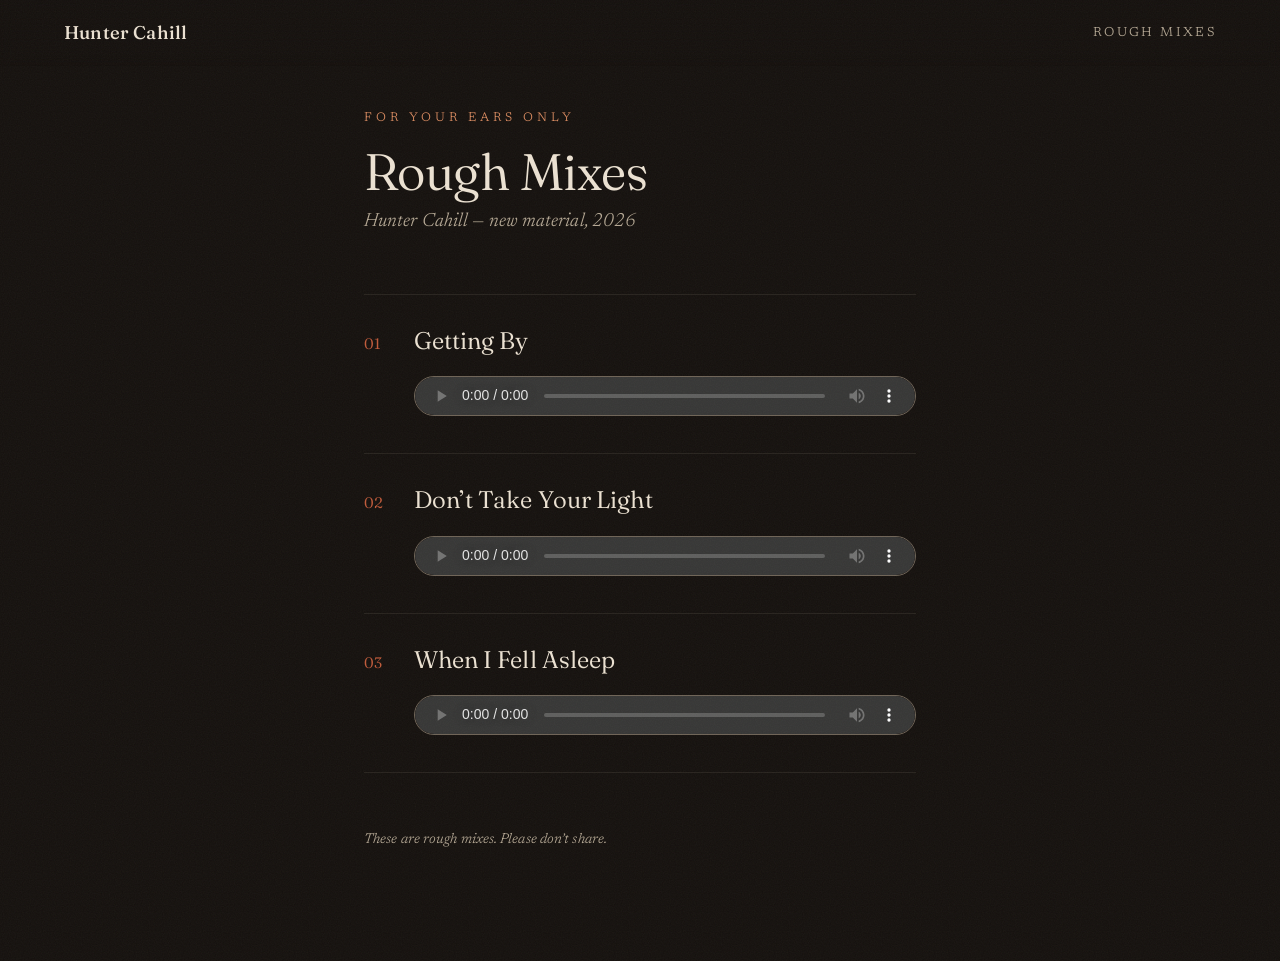
==== rough-mixes/index.html @ 23e30dc6 "Add full site content — press pages, rough-mixes page, updated styles" ====
<!DOCTYPE html>
<html lang="en">
<head>
  <meta charset="UTF-8" />
  <meta name="viewport" content="width=device-width, initial-scale=1.0" />
  <meta name="robots" content="noindex, nofollow" />
  <title>Rough Mixes — Hunter Cahill</title>

  <link rel="icon" type="image/svg+xml" href="/assets/favicon.svg" />

  <link rel="preconnect" href="https://fonts.googleapis.com" />
  <link rel="preconnect" href="https://fonts.gstatic.com" crossorigin />
  <link href="https://fonts.googleapis.com/css2?family=Fraunces:ital,opsz,wght@0,9..144,300..900;1,9..144,300..900&family=Newsreader:ital,opsz,wght@0,6..72,300..600;1,6..72,300..600&display=swap" rel="stylesheet" />

  <link rel="stylesheet" href="/css/styles.css" />
  <style>
    .listen {
      min-height: 100svh;
      display: flex;
      flex-direction: column;
      justify-content: center;
      max-width: 680px;
      margin: 0 auto;
      padding: clamp(5rem, 12vh, 9rem) var(--pad);
    }

    .listen__eyebrow {
      font-size: 0.78rem;
      text-transform: uppercase;
      letter-spacing: 0.32em;
      color: var(--ember-soft);
      margin-bottom: 1rem;
    }

    .listen__title {
      font-family: var(--font-display);
      font-weight: 340;
      font-size: clamp(2rem, 6vw, 3.2rem);
      line-height: 1.05;
      letter-spacing: -0.01em;
      margin-bottom: 0.5rem;
    }

    .listen__sub {
      font-style: italic;
      color: var(--bone-dim);
      margin-bottom: 3.5rem;
    }

    .tracks { list-style: none; }

    .track {
      border-bottom: 1px solid rgba(111,100,87,0.22);
      padding: 1.6rem 0;
    }

    .track:first-child { border-top: 1px solid rgba(111,100,87,0.22); }

    .track__header {
      display: flex;
      align-items: baseline;
      gap: 1.3rem;
      margin-bottom: 1rem;
    }

    .track__num {
      font-family: var(--font-display);
      font-size: 0.95rem;
      color: var(--ember);
      min-width: 1.8rem;
      font-variant-numeric: tabular-nums;
    }

    .track__name {
      font-family: var(--font-display);
      font-size: clamp(1.1rem, 2.5vw, 1.5rem);
      font-weight: 350;
    }

    /* Custom audio player */
    .player-wrap {
      padding-left: calc(1.8rem + 1.3rem);
    }

    .player-wrap audio {
      width: 100%;
      height: 40px;
      color-scheme: dark;
      background: var(--ink);
      border-radius: 999px;
      border: 1px solid var(--bone-faint);
      accent-color: var(--ember);
    }

    .listen__note {
      margin-top: 3.5rem;
      font-size: 0.88rem;
      color: var(--bone-dim);
      font-style: italic;
    }
  </style>
</head>
<body>
  <div class="grain" aria-hidden="true"></div>

  <header class="nav">
    <a class="nav__brand" href="/">Hunter Cahill</a>
    <span style="font-size:0.82rem;text-transform:uppercase;letter-spacing:0.18em;color:var(--bone-dim);">Rough Mixes</span>
  </header>

  <main class="listen">
    <p class="listen__eyebrow">For your ears only</p>
    <h1 class="listen__title">Rough Mixes</h1>
    <p class="listen__sub">Hunter Cahill &mdash; new material, 2026</p>

    <ol class="tracks">
      <li class="track">
        <div class="track__header">
          <span class="track__num">01</span>
          <span class="track__name">Getting By</span>
        </div>
        <div class="player-wrap">
          <audio controls preload="auto" src="/assets/audio/getting-by.mp3"></audio>
        </div>
      </li>
      <li class="track">
        <div class="track__header">
          <span class="track__num">02</span>
          <span class="track__name">Don&rsquo;t Take Your Light</span>
        </div>
        <div class="player-wrap">
          <audio controls preload="auto" src="/assets/audio/dont-take-your-light.mp3"></audio>
        </div>
      </li>
      <li class="track">
        <div class="track__header">
          <span class="track__num">03</span>
          <span class="track__name">When I Fell Asleep</span>
        </div>
        <div class="player-wrap">
          <audio controls preload="auto" src="/assets/audio/when-i-fell-asleep.mp3"></audio>
        </div>
      </li>
    </ol>

    <p class="listen__note">These are rough mixes. Please don&rsquo;t share.</p>
  </main>
</body>
</html>
---- css/styles.css ----
/* ============================================================
   Hunter Cahill — styles
   Aesthetic: literary record sleeve. Warm ink, bone, ember.
   Display: Fraunces. Body: Newsreader.
   ============================================================ */

:root {
  --ink:        #15110e;   /* warm near-black background */
  --ink-2:      #1d1813;   /* raised panels */
  --bone:       #ece2d2;   /* primary text */
  --bone-dim:   #b6a995;   /* secondary text */
  --bone-faint: #6f6457;   /* tertiary / lines */
  --ember:      #c25b3a;   /* accent — the gasoline flame */
  --ember-soft: #d98a5f;

  --maxw: 1180px;
  --pad: clamp(1.5rem, 5vw, 5rem);

  --font-display: "Fraunces", Georgia, serif;
  --font-body: "Newsreader", Georgia, serif;

  --ease: cubic-bezier(0.22, 1, 0.36, 1);
}

*, *::before, *::after { box-sizing: border-box; margin: 0; padding: 0; }

html { scroll-behavior: smooth; -webkit-text-size-adjust: 100%; }

body {
  background: var(--ink);
  color: var(--bone);
  font-family: var(--font-body);
  font-size: clamp(1.05rem, 0.5vw + 1rem, 1.2rem);
  line-height: 1.65;
  font-weight: 350;
  letter-spacing: 0.005em;
  overflow-x: hidden;
  -webkit-font-smoothing: antialiased;
}

::selection { background: var(--ember); color: var(--ink); }

a { color: inherit; text-decoration: none; }
img, iframe { display: block; max-width: 100%; }

/* ---- Film grain overlay ------------------------------------ */
.grain {
  position: fixed;
  inset: -50%;
  z-index: 9999;
  pointer-events: none;
  opacity: 0.05;
  background-image: url("data:image/svg+xml,%3Csvg xmlns='http://www.w3.org/2000/svg' width='160' height='160'%3E%3Cfilter id='n'%3E%3CfeTurbulence type='fractalNoise' baseFrequency='0.85' numOctaves='3' stitchTiles='stitch'/%3E%3C/filter%3E%3Crect width='100%25' height='100%25' filter='url(%23n)'/%3E%3C/svg%3E");
}

/* ---- Navigation -------------------------------------------- */
.nav {
  position: fixed;
  top: 0; left: 0; right: 0;
  z-index: 100;
  display: flex;
  align-items: center;
  justify-content: space-between;
  padding: 1.1rem var(--pad);
  background: linear-gradient(to bottom, rgba(21,17,14,0.92), rgba(21,17,14,0));
  backdrop-filter: blur(6px);
  transition: padding 0.4s var(--ease), background 0.4s var(--ease);
}
.nav.is-scrolled {
  padding-top: 0.7rem; padding-bottom: 0.7rem;
  background: rgba(21,17,14,0.94);
  border-bottom: 1px solid rgba(111,100,87,0.25);
}
.nav__brand {
  font-family: var(--font-display);
  font-weight: 500;
  font-size: 1.15rem;
  letter-spacing: 0.01em;
}
.nav__links { display: flex; gap: 2.2rem; }
.nav__links a {
  font-size: 0.82rem;
  text-transform: uppercase;
  letter-spacing: 0.18em;
  color: var(--bone-dim);
  position: relative;
  padding: 0.3rem 0;
  transition: color 0.3s var(--ease);
}
.nav__links a::after {
  content: ""; position: absolute; left: 0; bottom: 0;
  width: 100%; height: 1px; background: var(--ember);
  transform: scaleX(0); transform-origin: left;
  transition: transform 0.35s var(--ease);
}
.nav__links a:hover { color: var(--bone); }
.nav__links a:hover::after { transform: scaleX(1); }

.nav__toggle {
  display: none;
  flex-direction: column;
  gap: 5px;
  background: none; border: none; cursor: pointer;
  padding: 6px;
}
.nav__toggle span {
  width: 26px; height: 1.5px; background: var(--bone);
  transition: transform 0.35s var(--ease), opacity 0.35s var(--ease);
}

/* ---- Hero -------------------------------------------------- */
.hero {
  position: relative;
  min-height: 100svh;
  display: flex;
  align-items: center;
  padding: 0 var(--pad);
  overflow: hidden;
}
.hero__glow {
  position: absolute;
  top: 35%; left: 50%;
  width: 90vw; height: 90vw;
  max-width: 1100px; max-height: 1100px;
  transform: translate(-50%, -50%);
  background: radial-gradient(circle, rgba(194,91,58,0.20) 0%, rgba(194,91,58,0.06) 32%, transparent 65%);
  filter: blur(20px);
  pointer-events: none;
  animation: breathe 11s ease-in-out infinite;
}
@keyframes breathe {
  0%, 100% { opacity: 0.75; transform: translate(-50%, -50%) scale(1); }
  50%      { opacity: 1;    transform: translate(-50%, -50%) scale(1.06); }
}
.hero__inner { position: relative; z-index: 2; max-width: var(--maxw); width: 100%; }
.hero__eyebrow {
  font-size: 0.8rem;
  text-transform: uppercase;
  letter-spacing: 0.34em;
  color: var(--ember-soft);
  margin-bottom: 1.4rem;
}
.hero__title {
  font-family: var(--font-display);
  font-weight: 360;
  font-size: clamp(4rem, 17vw, 13rem);
  line-height: 0.86;
  letter-spacing: -0.02em;
  font-variation-settings: "opsz" 144;
}
.hero__tagline {
  margin-top: 1.8rem;
  font-size: clamp(1.2rem, 2.6vw, 1.9rem);
  color: var(--bone-dim);
  font-weight: 300;
}
.hero__tagline em { font-style: italic; color: var(--bone); }
.hero__actions { margin-top: 2.6rem; display: flex; gap: 1rem; flex-wrap: wrap; }

.hero__scroll {
  position: absolute;
  bottom: 2.2rem; left: 50%;
  transform: translateX(-50%);
  z-index: 2;
}
.hero__scroll span {
  display: block; width: 1px; height: 54px;
  background: linear-gradient(to bottom, transparent, var(--bone-dim));
  position: relative; overflow: hidden;
}
.hero__scroll span::after {
  content: ""; position: absolute; top: -54px; left: 0;
  width: 1px; height: 54px; background: var(--ember);
  animation: drip 2.4s var(--ease) infinite;
}
@keyframes drip {
  0% { top: -54px; } 60%, 100% { top: 54px; }
}

/* ---- Buttons ----------------------------------------------- */
.btn {
  display: inline-block;
  font-family: var(--font-display);
  font-size: 0.95rem;
  letter-spacing: 0.04em;
  padding: 0.7rem 1.8rem;
  border: 1px solid var(--ember);
  color: var(--ink);
  background: var(--ember);
  border-radius: 1px;
  transition: background 0.3s var(--ease), color 0.3s var(--ease), transform 0.3s var(--ease);
}
.btn:hover { background: var(--ember-soft); border-color: var(--ember-soft); transform: translateY(-2px); }
.btn--ghost { background: transparent; color: var(--bone); border-color: var(--bone-faint); }
.btn--ghost:hover { background: transparent; border-color: var(--bone); color: var(--bone); }
.btn--big { font-size: clamp(1.3rem, 4vw, 2.2rem); padding: 0.9rem 2rem; }

/* ---- Sections ---------------------------------------------- */
.section {
  position: relative;
  max-width: var(--maxw);
  margin: 0 auto;
  padding: clamp(5rem, 12vh, 9rem) var(--pad);
}
.section__label {
  font-size: 0.78rem;
  text-transform: uppercase;
  letter-spacing: 0.32em;
  color: var(--ember-soft);
  margin-bottom: 2.8rem;
  display: flex;
  align-items: center;
  gap: 1rem;
}
.section__label::after {
  content: ""; flex: 1; height: 1px; max-width: 120px;
  background: var(--bone-faint);
}

/* ---- About ------------------------------------------------- */
.about__photo {
  width: 100%;
  aspect-ratio: 3 / 4;
  object-fit: cover;
  object-position: center top;
  margin-bottom: 2rem;
  filter: sepia(0.18) contrast(1.06);
}

.about__grid {
  display: grid;
  grid-template-columns: 1fr 1.3fr;
  gap: clamp(2rem, 6vw, 6rem);
  align-items: start;
}
.lede {
  font-family: var(--font-display);
  font-size: clamp(1.5rem, 2.8vw, 2.3rem);
  line-height: 1.25;
  font-weight: 340;
  color: var(--bone);
}
.about__body p { margin-bottom: 1.4rem; color: var(--bone-dim); }
.about__body p:last-child { color: var(--bone); }
.about__body em { color: var(--bone); font-style: italic; }
.dropcap {
  float: left;
  font-family: var(--font-display);
  font-size: 3.6rem;
  line-height: 0.78;
  padding: 0.1rem 0.55rem 0 0;
  color: var(--ember);
  font-weight: 400;
}

/* ---- Music ------------------------------------------------- */
.music__head { margin-bottom: 3rem; }
.music__album {
  font-family: var(--font-display);
  font-weight: 340;
  font-size: clamp(2rem, 5vw, 3.6rem);
  line-height: 1.05;
  letter-spacing: -0.01em;
  max-width: 16ch;
}
.music__by {
  margin-top: 0.6rem;
  font-style: italic;
  color: var(--bone-dim);
  font-size: 1.15rem;
}
.music__grid {
  display: grid;
  grid-template-columns: 1fr 1fr;
  gap: clamp(2rem, 5vw, 4rem);
  align-items: start;
}
.tracklist { list-style: none; counter-reset: none; }
.tracklist li {
  display: flex;
  align-items: baseline;
  gap: 1.3rem;
  padding: 0.85rem 0;
  border-bottom: 1px solid rgba(111,100,87,0.22);
  transition: padding-left 0.35s var(--ease);
}
.tracklist li:hover { padding-left: 0.6rem; }
.track__num {
  font-family: var(--font-display);
  font-size: 0.95rem;
  color: var(--ember);
  min-width: 1.8rem;
  font-variant-numeric: tabular-nums;
}
.track__name {
  font-family: var(--font-display);
  font-size: clamp(1.1rem, 2vw, 1.4rem);
  font-weight: 350;
}
.player {
  background: var(--ink-2);
  border: 1px solid rgba(111,100,87,0.3);
  border-radius: 2px;
  overflow: hidden;
  padding: 0.5rem;
}
.player iframe { border-radius: 2px; }

.streaming {
  margin-top: 3rem;
  display: flex;
  gap: 2.4rem;
  flex-wrap: wrap;
}
.streaming__link {
  font-family: var(--font-display);
  text-transform: uppercase;
  letter-spacing: 0.16em;
  font-size: 0.85rem;
  color: var(--bone-dim);
  position: relative;
  padding-bottom: 0.3rem;
  transition: color 0.3s var(--ease);
}
.streaming__link::after {
  content: ""; position: absolute; left: 0; bottom: 0;
  width: 100%; height: 1px; background: var(--ember);
  transform: scaleX(0); transform-origin: left;
  transition: transform 0.35s var(--ease);
}
.streaming__link:hover { color: var(--bone); }
.streaming__link:hover::after { transform: scaleX(1); }

/* ---- Press ------------------------------------------------- */
.press__list { list-style: none; }
.press__item a {
  display: grid;
  grid-template-columns: minmax(140px, 1fr) 2.4fr auto;
  gap: 1.5rem;
  align-items: baseline;
  padding: 1.3rem 0;
  border-bottom: 1px solid rgba(111,100,87,0.22);
  transition: background 0.3s var(--ease);
}
.press__item a:hover { background: linear-gradient(to right, rgba(194,91,58,0.06), transparent); }
.press__pub {
  font-family: var(--font-display);
  font-size: 1.1rem;
  color: var(--bone);
}
.press__title { color: var(--bone-dim); font-style: italic; }
.press__date {
  font-size: 0.8rem;
  text-transform: uppercase;
  letter-spacing: 0.16em;
  color: var(--bone-faint);
  white-space: nowrap;
}

/* ---- Contact ----------------------------------------------- */
.contact { text-align: center; }
.contact .section__label { justify-content: center; }
.contact .section__label::after { display: none; }
.contact__line {
  font-family: var(--font-display);
  font-weight: 340;
  font-size: clamp(1.6rem, 4vw, 2.6rem);
  line-height: 1.2;
  max-width: 20ch;
  margin: 0 auto 2.4rem;
}

/* ---- Footer ------------------------------------------------ */
.footer {
  border-top: 1px solid rgba(111,100,87,0.25);
  padding: 3.5rem var(--pad);
  max-width: var(--maxw);
  margin: 0 auto;
  text-align: center;
}
.footer__name {
  font-family: var(--font-display);
  font-size: 1.6rem;
  margin-bottom: 1.6rem;
}
.footer__social {
  display: flex;
  justify-content: center;
  gap: 1.8rem;
  flex-wrap: wrap;
  margin-bottom: 1.8rem;
}
.footer__social a {
  font-size: 0.82rem;
  text-transform: uppercase;
  letter-spacing: 0.14em;
  color: var(--bone-dim);
  transition: color 0.3s var(--ease);
}
.footer__social a:hover { color: var(--ember); }
.footer__legal { font-size: 0.8rem; color: var(--bone-faint); }

/* ---- Reveal animations ------------------------------------- */
.reveal {
  opacity: 0;
  transform: translateY(24px);
  animation: rise 1s var(--ease) forwards;
}
.reveal[data-delay="1"] { animation-delay: 0.12s; }
.reveal[data-delay="2"] { animation-delay: 0.24s; }
.reveal[data-delay="3"] { animation-delay: 0.36s; }
@keyframes rise { to { opacity: 1; transform: translateY(0); } }

/* Fail-safe scroll reveal: hidden ONLY when JS is present, and a safety
   timer in main.js guarantees everything shows even if the observer never
   fires. No-JS users always see full content. */
.js .reveal-up {
  opacity: 0;
  transform: translateY(22px);
  transition: opacity 0.85s var(--ease), transform 0.85s var(--ease);
}
.reveal-up.is-shown { opacity: 1; transform: none; }

/* ---- Responsive -------------------------------------------- */
@media (max-width: 820px) {
  .nav__toggle { display: flex; }
  .nav__links {
    position: fixed;
    inset: 0 0 0 auto;
    width: min(78vw, 320px);
    flex-direction: column;
    justify-content: center;
    gap: 2rem;
    padding: var(--pad);
    background: var(--ink-2);
    border-left: 1px solid rgba(111,100,87,0.3);
    transform: translateX(100%);
    transition: transform 0.45s var(--ease);
  }
  .nav__links.is-open { transform: translateX(0); }
  .nav__links a { font-size: 1rem; }

  .about__grid { grid-template-columns: 1fr; }
  .music__grid { grid-template-columns: 1fr; }
  .press__item a {
    grid-template-columns: 1fr;
    gap: 0.3rem;
  }
  .press__date { order: -1; }
}

/* ---- Reduced motion ---------------------------------------- */
@media (prefers-reduced-motion: reduce) {
  *, *::before, *::after {
    animation-duration: 0.001ms !important;
    animation-iteration-count: 1 !important;
    transition-duration: 0.001ms !important;
    scroll-behavior: auto !important;
  }
  .reveal { opacity: 1; transform: none; }
}
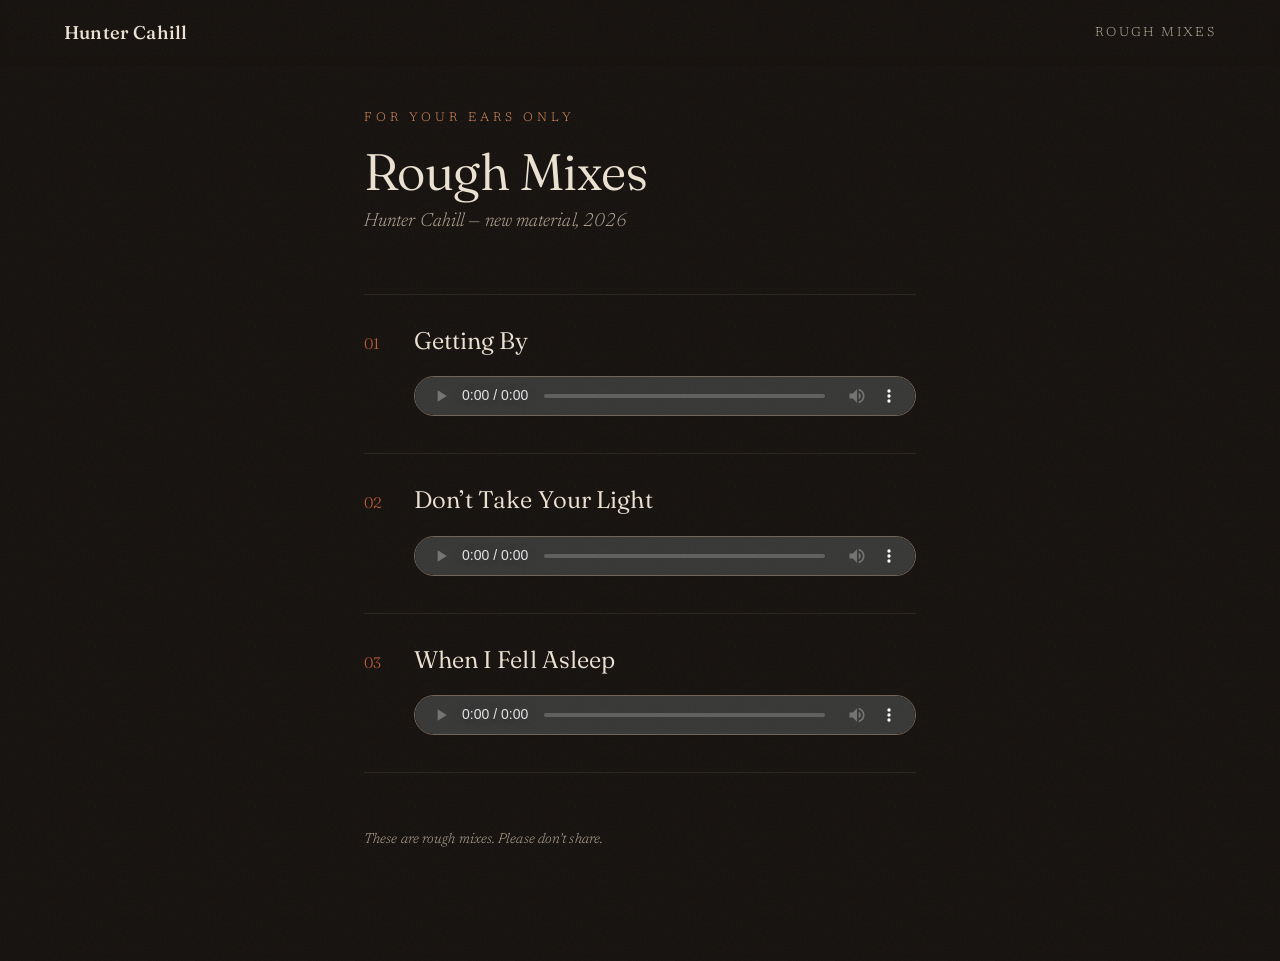
==== commit cd30f855: "Contact form, click-to-play tracklist, updated EP track order, lighter hero font" ====
--- a/rough-mixes/index.html
+++ b/rough-mixes/index.html
@@ -10,7 +10,7 @@
 
   <link rel="preconnect" href="https://fonts.googleapis.com" />
   <link rel="preconnect" href="https://fonts.gstatic.com" crossorigin />
-  <link href="https://fonts.googleapis.com/css2?family=Fraunces:ital,opsz,wght@0,9..144,300..900;1,9..144,300..900&family=Newsreader:ital,opsz,wght@0,6..72,300..600;1,6..72,300..600&display=swap" rel="stylesheet" />
+  <link href="https://fonts.googleapis.com/css2?family=Fraunces:ital,opsz,wght@0,9..144,100..900;1,9..144,100..900&family=Newsreader:ital,opsz,wght@0,6..72,300..600;1,6..72,300..600&display=swap" rel="stylesheet" />
 
   <link rel="stylesheet" href="/css/styles.css" />
   <style>
--- a/css/styles.css
+++ b/css/styles.css
@@ -32,7 +32,7 @@
   font-family: var(--font-body);
   font-size: clamp(1.05rem, 0.5vw + 1rem, 1.2rem);
   line-height: 1.65;
-  font-weight: 350;
+  font-weight: 300;
   letter-spacing: 0.005em;
   overflow-x: hidden;
   -webkit-font-smoothing: antialiased;
@@ -142,7 +142,7 @@
 }
 .hero__title {
   font-family: var(--font-display);
-  font-weight: 360;
+  font-weight: 300;
   font-size: clamp(4rem, 17vw, 13rem);
   line-height: 0.86;
   letter-spacing: -0.02em;
@@ -237,7 +237,7 @@
   font-family: var(--font-display);
   font-size: clamp(1.5rem, 2.8vw, 2.3rem);
   line-height: 1.25;
-  font-weight: 340;
+  font-weight: 300;
   color: var(--bone);
 }
 .about__body p { margin-bottom: 1.4rem; color: var(--bone-dim); }
@@ -257,7 +257,7 @@
 .music__head { margin-bottom: 3rem; }
 .music__album {
   font-family: var(--font-display);
-  font-weight: 340;
+  font-weight: 300;
   font-size: clamp(2rem, 5vw, 3.6rem);
   line-height: 1.05;
   letter-spacing: -0.01em;
@@ -284,7 +284,10 @@
   border-bottom: 1px solid rgba(111,100,87,0.22);
   transition: padding-left 0.35s var(--ease);
 }
+.tracklist li { cursor: pointer; }
 .tracklist li:hover { padding-left: 0.6rem; }
+.tracklist li.is-playing .track__num { color: var(--bone); }
+.tracklist li.is-playing .track__name { color: var(--ember); }
 .track__num {
   font-family: var(--font-display);
   font-size: 0.95rem;
@@ -295,7 +298,7 @@
 .track__name {
   font-family: var(--font-display);
   font-size: clamp(1.1rem, 2vw, 1.4rem);
-  font-weight: 350;
+  font-weight: 300;
 }
 .player {
   background: var(--ink-2);
@@ -363,11 +366,56 @@
 .contact .section__label::after { display: none; }
 .contact__line {
   font-family: var(--font-display);
-  font-weight: 340;
+  font-weight: 300;
   font-size: clamp(1.6rem, 4vw, 2.6rem);
   line-height: 1.2;
   max-width: 20ch;
   margin: 0 auto 2.4rem;
+}
+.contact__form {
+  max-width: 560px;
+  margin: 0 auto;
+  text-align: left;
+  display: flex;
+  flex-direction: column;
+  gap: 1.4rem;
+}
+.contact__field {
+  display: flex;
+  flex-direction: column;
+  gap: 0.4rem;
+}
+.contact__field label {
+  font-size: 0.78rem;
+  text-transform: uppercase;
+  letter-spacing: 0.2em;
+  color: var(--bone-dim);
+}
+.contact__field input,
+.contact__field textarea {
+  background: var(--ink-2);
+  border: 1px solid rgba(111,100,87,0.3);
+  border-radius: 1px;
+  color: var(--bone);
+  font-family: var(--font-body);
+  font-size: 1rem;
+  padding: 0.75rem 1rem;
+  width: 100%;
+  transition: border-color 0.3s var(--ease);
+  resize: vertical;
+}
+.contact__field input:focus,
+.contact__field textarea:focus {
+  outline: none;
+  border-color: var(--ember);
+}
+.contact__form .btn { align-self: flex-start; }
+.contact__thanks {
+  font-family: var(--font-display);
+  font-size: clamp(1.4rem, 3vw, 2rem);
+  color: var(--bone-dim);
+  font-style: italic;
+  text-align: center;
 }
 
 /* ---- Footer ------------------------------------------------ */
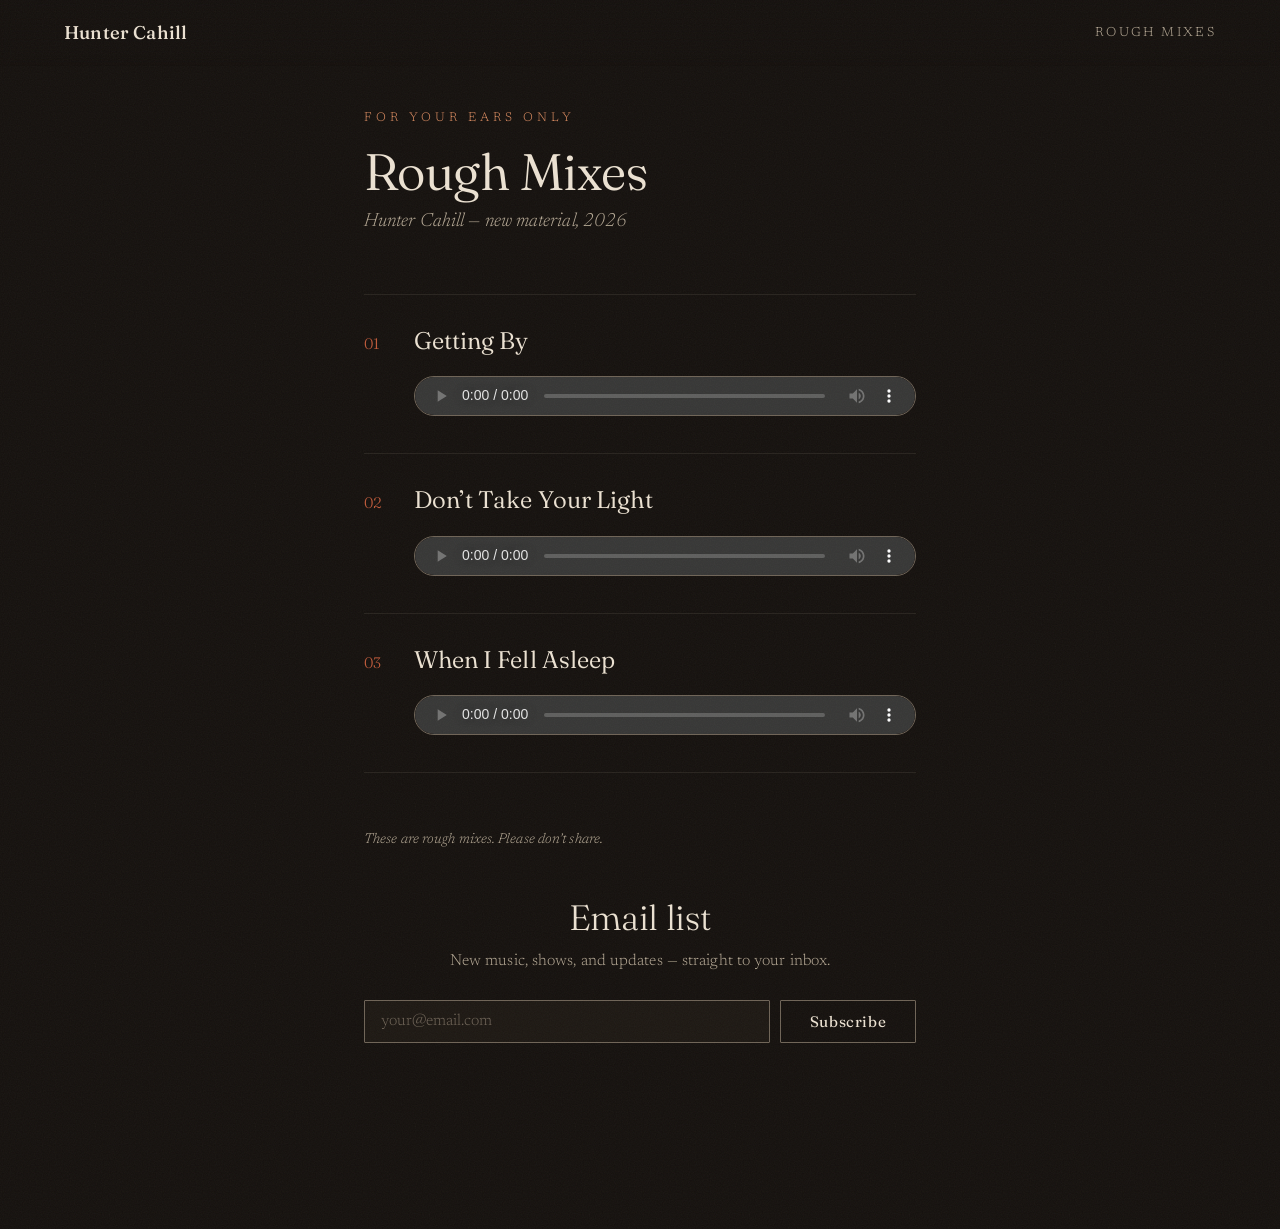
==== commit 097029a6: "Replace Kit embed with styled newsletter form on rough-mixes" ====
--- a/rough-mixes/index.html
+++ b/rough-mixes/index.html
@@ -114,28 +114,31 @@
     <p class="listen__sub">Hunter Cahill &mdash; new material, 2026</p>
 
     <ol class="tracks">
-      <li class="track">
+      <li class="track" data-track-index="0">
         <div class="track__header">
           <span class="track__num">01</span>
           <span class="track__name">Getting By</span>
+          <button class="track__lyrics-btn" aria-label="Lyrics for Getting By">Lyrics</button>
         </div>
         <div class="player-wrap">
           <audio controls preload="auto" src="/assets/audio/getting-by.mp3"></audio>
         </div>
       </li>
-      <li class="track">
+      <li class="track" data-track-index="1">
         <div class="track__header">
           <span class="track__num">02</span>
           <span class="track__name">Don&rsquo;t Take Your Light</span>
+          <button class="track__lyrics-btn" aria-label="Lyrics for Don't Take Your Light">Lyrics</button>
         </div>
         <div class="player-wrap">
           <audio controls preload="auto" src="/assets/audio/dont-take-your-light.mp3"></audio>
         </div>
       </li>
-      <li class="track">
+      <li class="track" data-track-index="2">
         <div class="track__header">
           <span class="track__num">03</span>
           <span class="track__name">When I Fell Asleep</span>
+          <button class="track__lyrics-btn" aria-label="Lyrics for When I Fell Asleep">Lyrics</button>
         </div>
         <div class="player-wrap">
           <audio controls preload="auto" src="/assets/audio/when-i-fell-asleep.mp3"></audio>
@@ -144,6 +147,119 @@
     </ol>
 
     <p class="listen__note">These are rough mixes. Please don&rsquo;t share.</p>
+
+    <section class="newsletter">
+      <div class="newsletter__wrap">
+        <h2 class="newsletter__heading">Email list</h2>
+        <p class="newsletter__sub">New music, shows, and updates &mdash; straight to your inbox.</p>
+        <form class="newsletter__form" id="newsletter-form" novalidate>
+          <div class="newsletter__row">
+            <input class="newsletter__input" type="email" name="email" placeholder="your@email.com" required autocomplete="email" />
+            <button class="newsletter__btn btn btn--ghost" type="submit">Subscribe</button>
+          </div>
+          <p class="newsletter__msg" id="newsletter-msg" aria-live="polite"></p>
+        </form>
+      </div>
+    </section>
   </main>
+
+  <!-- Lyrics modal -->
+  <div class="lyrics-modal" id="lyrics-modal" role="dialog" aria-modal="true" aria-labelledby="lyrics-modal-title">
+    <div class="lyrics-modal__backdrop"></div>
+    <div class="lyrics-modal__panel">
+      <button class="lyrics-modal__close" aria-label="Close lyrics">&times;</button>
+      <span class="lyrics-modal__num" id="lyrics-modal-num"></span>
+      <h2 class="lyrics-modal__title" id="lyrics-modal-title"></h2>
+      <div class="lyrics-modal__body" id="lyrics-modal-body"></div>
+    </div>
+  </div>
+
+  <script>
+    (function () {
+      var lyricsData = [
+        {
+          num: "01",
+          title: "Getting By",
+          lyrics: "Coffee in the morning\nGet right before I drive\nSome call it medicating\nI call it getting by\n\nHold it all together\nTill there's no one in sight\nSome call it keeping busy\nI call it getting by\n\nThere's a mirror in the hallway\nI don't look at anymore\n\nSomebody else living\nA life I can't afford\nSomebody else living\nA life I can't afford\n\nAsk you how you're doing\nDon't hear your reply\nSome call it being friendly\nI call it getting by\n\nI can't keep from drinking\nNo matter what I try\nSome call it a problem\nI call it getting by"
+        },
+        {
+          num: "02",
+          title: "Don’t Take Your Light",
+          lyrics: "Try not to wish\nTake what I get\n\nTry not to want\nWant it, it’s gone\n\nThere are your things\nAll over the bed\n\nThere are the things\nCan’t be unsaid\n\nNo birds sing in the trees\nNo flowers bloom for the bees\n\nGround has forgotten its seed\nWell has run dry underneath\n\nDon’t take your light\nOut of my life, babe\n\nHairs in the sink\nLeave them for weeks\n\nScent in the sheets\nLeave them for weeks\n\nTry not to drink\nQuiet alone\n\nTry not to think\nYou’re coming home\n\nNo birds sing in the trees\nNo flowers bloom for the bees\n\nGround has forgotten its seed\nWell has run dry underneath\n\nDon’t take your light\nOut of my life, babe"
+        },
+        {
+          num: "03",
+          title: "When I Fell Asleep",
+          lyrics: "Awake, in bed, four years old\nBegging for my soul\nDaddy said I’d burn in hell\nI don’t do what I’m told\n\nJesus won’t you save me\nI don’t know what I did\nMama said they’re killing babies\nAre they killing little kids?\n\nDon’t spare the rod\nYou’ll spoil me\nThis kind of love\nSmells like gasoline\nYour face turns to flames\nWhen you’re loving me\nYou love me so much\nThat I can’t breathe\n\nIn the car, no conversation\nOnly voices, on the station\n\nMock execution\nSunday school\nStart to cry\nPracticing the ending\nWhen we all might die\nIf god is love\nWhy am I afraid?\nIf god is with us\nWhy don’t I feel safe?\n\nDon’t spare the rod\nYou’ll spoil me\nThis kind of love\nSmells like gasoline\nYour face turns to flames\nWhen you’re loving me\nYou love me so much\nThat I can’t breathe\n\nStill a memory I keep\nYou carried me\nWhen I fell asleep"
+        }
+      ];
+
+      var lyricsModal   = document.getElementById("lyrics-modal");
+      var lyricsNum     = document.getElementById("lyrics-modal-num");
+      var lyricsTitle   = document.getElementById("lyrics-modal-title");
+      var lyricsBody    = document.getElementById("lyrics-modal-body");
+      var lyricsClose   = lyricsModal.querySelector(".lyrics-modal__close");
+      var lyricsBackdrop = lyricsModal.querySelector(".lyrics-modal__backdrop");
+      var lastFocused   = null;
+
+      function openLyrics(index) {
+        var d = lyricsData[index];
+        if (!d) return;
+        lyricsNum.textContent = d.num;
+        lyricsTitle.textContent = d.title;
+        lyricsBody.innerHTML = d.lyrics.split("\n\n").map(function (s) {
+          return "<p>" + s.replace(/\n/g, "<br>") + "</p>";
+        }).join("");
+        lyricsModal.classList.add("is-open");
+        document.body.style.overflow = "hidden";
+        lyricsClose.focus();
+      }
+
+      function closeLyrics() {
+        lyricsModal.classList.remove("is-open");
+        document.body.style.overflow = "";
+        if (lastFocused) lastFocused.focus();
+      }
+
+      document.querySelectorAll(".track__lyrics-btn").forEach(function (btn) {
+        btn.addEventListener("click", function (e) {
+          e.stopPropagation();
+          lastFocused = btn;
+          openLyrics(parseInt(btn.closest("[data-track-index]").dataset.trackIndex, 10));
+        });
+      });
+
+      lyricsClose.addEventListener("click", closeLyrics);
+      lyricsBackdrop.addEventListener("click", closeLyrics);
+      document.addEventListener("keydown", function (e) {
+        if (e.key === "Escape" && lyricsModal.classList.contains("is-open")) closeLyrics();
+      });
+    }());
+  </script>
+  <script>
+    (function () {
+      var SCRIPT_URL = 'https://script.google.com/macros/s/AKfycbwRGI6m2NEzIvwwI9YsKmlcKbLCpyrGjQQumZRkx_yQl4EyxymBjJD5WbU8S3xqtOjTYA/exec';
+      var form = document.getElementById('newsletter-form');
+      var msg  = document.getElementById('newsletter-msg');
+      if (!form) return;
+      form.addEventListener('submit', function (e) {
+        e.preventDefault();
+        var email = form.email.value.trim();
+        if (!email) return;
+        msg.textContent = 'Submitting…';
+        fetch(SCRIPT_URL, {
+          method: 'POST',
+          mode: 'no-cors',
+          headers: { 'Content-Type': 'application/json' },
+          body: JSON.stringify({ email: email })
+        }).then(function () {
+          form.reset();
+          msg.textContent = 'You’re on the list.';
+        }).catch(function () {
+          msg.textContent = 'Something went wrong. Try again or email huntercahill@gmail.com.';
+        });
+      });
+    }());
+  </script>
 </body>
 </html>
--- a/css/styles.css
+++ b/css/styles.css
@@ -138,24 +138,24 @@
   text-transform: uppercase;
   letter-spacing: 0.34em;
   color: var(--ember-soft);
-  margin-bottom: 1.4rem;
+  margin-bottom: 2.4rem;
 }
 .hero__title {
-  font-family: var(--font-display);
-  font-weight: 300;
-  font-size: clamp(4rem, 17vw, 13rem);
-  line-height: 0.86;
+  font-family: "Cormorant Garamond", Georgia, serif;
+  font-weight: 300;
+  font-size: clamp(3rem, 12vw, 9rem);
+  line-height: 0.9;
   letter-spacing: -0.02em;
   font-variation-settings: "opsz" 144;
 }
 .hero__tagline {
-  margin-top: 1.8rem;
+  margin-top: 2.8rem;
   font-size: clamp(1.2rem, 2.6vw, 1.9rem);
   color: var(--bone-dim);
   font-weight: 300;
 }
 .hero__tagline em { font-style: italic; color: var(--bone); }
-.hero__actions { margin-top: 2.6rem; display: flex; gap: 1rem; flex-wrap: wrap; }
+.hero__actions { margin-top: 3.4rem; display: flex; gap: 1rem; flex-wrap: wrap; }
 
 .hero__scroll {
   position: absolute;
@@ -185,7 +185,7 @@
   letter-spacing: 0.04em;
   padding: 0.7rem 1.8rem;
   border: 1px solid var(--ember);
-  color: var(--ink);
+  color: var(--bone);
   background: var(--ember);
   border-radius: 1px;
   transition: background 0.3s var(--ease), color 0.3s var(--ease), transform 0.3s var(--ease);
@@ -218,20 +218,34 @@
 }
 
 /* ---- About ------------------------------------------------- */
+.about {
+  max-width: 1440px;
+  overflow: hidden;
+  min-height: 560px;
+  display: grid;
+  grid-template-columns: min(60%, 700px) 1fr;
+  align-items: center;
+  padding-left: 0;
+  padding-right: 0;
+}
+
+.about__photo-link {
+  align-self: stretch;
+  display: block;
+  cursor: zoom-in;
+}
+
 .about__photo {
   width: 100%;
-  aspect-ratio: 3 / 4;
+  height: 100%;
   object-fit: cover;
-  object-position: center top;
-  margin-bottom: 2rem;
+  object-position: 20% center;
   filter: sepia(0.18) contrast(1.06);
-}
-
-.about__grid {
-  display: grid;
-  grid-template-columns: 1fr 1.3fr;
-  gap: clamp(2rem, 6vw, 6rem);
-  align-items: start;
+  display: block;
+}
+
+.about__content {
+  padding: clamp(5rem, 12vh, 9rem) var(--pad) clamp(5rem, 12vh, 9rem) clamp(2rem, 4vw, 3rem);
 }
 .lede {
   font-family: var(--font-display);
@@ -241,8 +255,26 @@
   color: var(--bone);
 }
 .about__body p { margin-bottom: 1.4rem; color: var(--bone-dim); }
-.about__body p:last-child { color: var(--bone); }
 .about__body em { color: var(--bone); font-style: italic; }
+.about__body blockquote {
+  margin: 2rem 0 0;
+  padding-left: 1.25rem;
+  border-left: 2px solid var(--ember);
+}
+.about__body blockquote p {
+  font-family: var(--font-body);
+  font-style: italic;
+  font-size: clamp(1rem, 1.4vw, 1.2rem);
+  color: var(--bone);
+  margin-bottom: 0.5rem;
+}
+.about__body blockquote cite {
+  font-size: 0.8rem;
+  letter-spacing: 0.08em;
+  text-transform: uppercase;
+  color: var(--bone-dim);
+  font-style: normal;
+}
 .dropcap {
   float: left;
   font-family: var(--font-display);
@@ -356,8 +388,116 @@
   font-size: 0.8rem;
   text-transform: uppercase;
   letter-spacing: 0.16em;
+  color: var(--bone-dim);
+  white-space: nowrap;
+}
+
+/* ---- Shows / On the Road ----------------------------------- */
+.shows__list { list-style: none; }
+.shows__item {
+  display: grid;
+  grid-template-columns: 7.5rem 1fr auto;
+  gap: 1.5rem;
+  align-items: baseline;
+  padding: 1.3rem 0;
+  border-bottom: 1px solid rgba(111,100,87,0.22);
+}
+.shows__item:first-child { border-top: 1px solid rgba(111,100,87,0.22); }
+.shows__date {
+  font-size: 0.8rem;
+  text-transform: uppercase;
+  letter-spacing: 0.16em;
+  color: var(--bone-dim);
+  white-space: nowrap;
+}
+.shows__venue { color: var(--bone); }
+.shows__venue strong {
+  font-family: var(--font-display);
+  font-size: 1.1rem;
+  font-weight: 400;
+  color: var(--bone);
+}
+.shows__location {
+  font-size: 0.85rem;
+  font-style: italic;
+  color: var(--bone-dim);
+  white-space: nowrap;
+}
+@media (max-width: 820px) {
+  .shows__item { grid-template-columns: 1fr; gap: 0.25rem; }
+  .shows__date { order: -1; }
+}
+.shows__past-btn {
+  margin-top: 2rem;
+  background: none;
+  border: none;
+  cursor: pointer;
+  font-family: var(--font-body);
+  font-size: 0.82rem;
   color: var(--bone-faint);
-  white-space: nowrap;
+  letter-spacing: 0.06em;
+  text-decoration: underline;
+  text-underline-offset: 3px;
+  transition: color 0.25s var(--ease);
+  padding: 0;
+}
+.shows__past-btn:hover { color: var(--bone-dim); }
+
+/* ---- Shows modal ------------------------------------------- */
+.shows-modal {
+  position: fixed;
+  inset: 0;
+  z-index: 150;
+  display: flex;
+  align-items: center;
+  justify-content: center;
+  padding: var(--pad);
+  visibility: hidden;
+  opacity: 0;
+  transition: opacity 0.3s var(--ease), visibility 0.3s var(--ease);
+}
+.shows-modal.is-open { visibility: visible; opacity: 1; }
+.shows-modal__backdrop {
+  position: absolute;
+  inset: 0;
+  background: rgba(21,17,14,0.86);
+  backdrop-filter: blur(8px);
+}
+.shows-modal__panel {
+  position: relative;
+  z-index: 1;
+  background: var(--ink-2);
+  border: 1px solid rgba(111,100,87,0.35);
+  border-radius: 2px;
+  width: 100%;
+  max-width: 780px;
+  max-height: 82vh;
+  overflow-y: auto;
+  padding: 2.8rem 3rem 3.2rem;
+  transform: translateY(14px);
+  transition: transform 0.38s var(--ease);
+}
+.shows-modal.is-open .shows-modal__panel { transform: translateY(0); }
+.shows-modal__close {
+  position: absolute;
+  top: 1.1rem; right: 1.3rem;
+  background: none; border: none; cursor: pointer;
+  font-size: 1.6rem;
+  line-height: 1;
+  color: var(--bone-dim);
+  transition: color 0.25s var(--ease);
+}
+.shows-modal__close:hover { color: var(--bone); }
+.shows-modal__title {
+  font-family: var(--font-display);
+  font-size: 0.78rem;
+  text-transform: uppercase;
+  letter-spacing: 0.32em;
+  color: var(--ember-soft);
+  font-weight: 400;
+  margin-bottom: 2rem;
+  padding-bottom: 1.2rem;
+  border-bottom: 1px solid rgba(111,100,87,0.22);
 }
 
 /* ---- Contact ----------------------------------------------- */
@@ -488,13 +628,195 @@
   .nav__links.is-open { transform: translateX(0); }
   .nav__links a { font-size: 1rem; }
 
-  .about__grid { grid-template-columns: 1fr; }
+  .about { grid-template-columns: 1fr; min-height: auto; padding-left: 0; padding-right: 0; }
+  .about__photo { height: auto; aspect-ratio: 3 / 2; }
+  .about__content { padding: clamp(3rem, 8vh, 5rem) var(--pad); }
   .music__grid { grid-template-columns: 1fr; }
   .press__item a {
     grid-template-columns: 1fr;
     gap: 0.3rem;
   }
   .press__date { order: -1; }
+}
+
+@media (min-width: 821px) and (max-width: 1280px) {
+  .about { overflow: visible; grid-template-columns: 1fr minmax(460px, 1fr); }
+  .about__photo-link { height: 680px; align-self: start; overflow: hidden; }
+}
+
+/* ---- Tracklist lyrics button -------------------------------- */
+.track__lyrics-btn {
+  margin-left: auto;
+  background: none;
+  border: none;
+  cursor: pointer;
+  font-family: var(--font-display);
+  font-size: 0.72rem;
+  text-transform: uppercase;
+  letter-spacing: 0.18em;
+  color: var(--ember-soft);
+  padding: 0.15rem 0;
+  opacity: 0;
+  pointer-events: none;
+  position: relative;
+  transition: opacity 0.25s var(--ease), color 0.25s var(--ease);
+}
+.track__lyrics-btn::after {
+  content: ""; position: absolute; left: 0; bottom: 0;
+  width: 100%; height: 1px; background: var(--ember);
+  transform: scaleX(0); transform-origin: left;
+  transition: transform 0.3s var(--ease);
+}
+.tracklist li:hover .track__lyrics-btn,
+.track:hover .track__lyrics-btn {
+  opacity: 1;
+  pointer-events: auto;
+}
+.track__lyrics-btn:hover { color: var(--bone); }
+.track__lyrics-btn:hover::after { transform: scaleX(1); }
+
+.track__video-btn {
+  margin-left: 0.8rem;
+  font-family: var(--font-display);
+  font-size: 0.72rem;
+  text-transform: uppercase;
+  letter-spacing: 0.18em;
+  color: var(--ember-soft);
+  padding: 0.15rem 0;
+  opacity: 0;
+  pointer-events: none;
+  position: relative;
+  transition: opacity 0.25s var(--ease), color 0.25s var(--ease);
+}
+.track__video-btn::after {
+  content: ""; position: absolute; left: 0; bottom: 0;
+  width: 100%; height: 1px; background: var(--ember);
+  transform: scaleX(0); transform-origin: left;
+  transition: transform 0.3s var(--ease);
+}
+.tracklist li:hover .track__video-btn { opacity: 1; pointer-events: auto; }
+.track__video-btn:hover { color: var(--bone); }
+.track__video-btn:hover::after { transform: scaleX(1); }
+
+/* ---- Lyrics modal ------------------------------------------ */
+.lyrics-modal {
+  position: fixed;
+  inset: 0;
+  z-index: 150;
+  display: flex;
+  align-items: center;
+  justify-content: center;
+  padding: var(--pad);
+  visibility: hidden;
+  opacity: 0;
+  transition: opacity 0.3s var(--ease), visibility 0.3s var(--ease);
+}
+.lyrics-modal.is-open {
+  visibility: visible;
+  opacity: 1;
+}
+.lyrics-modal__backdrop {
+  position: absolute;
+  inset: 0;
+  background: rgba(21,17,14,0.86);
+  backdrop-filter: blur(8px);
+}
+.lyrics-modal__panel {
+  position: relative;
+  z-index: 1;
+  background: var(--ink-2);
+  border: 1px solid rgba(111,100,87,0.35);
+  border-radius: 2px;
+  width: 100%;
+  max-width: 560px;
+  max-height: 82vh;
+  overflow-y: auto;
+  padding: 2.8rem 3rem 3.2rem;
+  transform: translateY(14px);
+  transition: transform 0.38s var(--ease);
+}
+.lyrics-modal.is-open .lyrics-modal__panel { transform: translateY(0); }
+.lyrics-modal__close {
+  position: absolute;
+  top: 1.1rem; right: 1.3rem;
+  background: none; border: none; cursor: pointer;
+  font-size: 1.6rem;
+  line-height: 1;
+  color: var(--bone-dim);
+  transition: color 0.25s var(--ease);
+}
+.lyrics-modal__close:hover { color: var(--bone); }
+.lyrics-modal__num {
+  display: block;
+  font-family: var(--font-display);
+  font-size: 0.8rem;
+  color: var(--ember);
+  letter-spacing: 0.1em;
+  margin-bottom: 0.4rem;
+}
+.lyrics-modal__title {
+  font-family: var(--font-display);
+  font-weight: 300;
+  font-size: clamp(1.6rem, 4vw, 2.2rem);
+  line-height: 1.1;
+  margin-bottom: 2rem;
+  padding-bottom: 1.2rem;
+  border-bottom: 1px solid rgba(111,100,87,0.22);
+}
+.lyrics-modal__body {
+  font-family: var(--font-body);
+  font-style: italic;
+  font-weight: 300;
+  font-size: 1.3rem;
+  line-height: 1.9;
+  color: var(--bone);
+}
+.lyrics-modal__body p { margin-bottom: 1.4rem; }
+.lyrics-modal__body p:last-child { margin-bottom: 0; }
+
+/* ---- Newsletter form --------------------------------------- */
+.newsletter { padding-top: clamp(2.5rem, 5vh, 4rem); padding-bottom: clamp(2.5rem, 5vh, 4rem); display: flex; flex-direction: column; align-items: center; text-align: center; }
+.newsletter .section__label { align-self: center; }
+.newsletter__wrap { max-width: 560px; width: 100%; }
+.newsletter__heading {
+  font-family: var(--font-display);
+  font-weight: 300;
+  font-size: clamp(1.6rem, 3vw, 2.2rem);
+  letter-spacing: -0.01em;
+  line-height: 1.15;
+  margin-bottom: 0.6rem;
+}
+.newsletter__sub {
+  color: var(--bone-dim);
+  font-size: 1rem;
+  font-weight: 300;
+  margin-bottom: 1.6rem;
+}
+.newsletter__row {
+  display: flex;
+  flex-wrap: wrap;
+  gap: 0.6rem;
+  align-items: stretch;
+}
+.newsletter__input {
+  flex: 1 1 220px;
+  background: var(--ink-2);
+  border: 1px solid var(--bone-faint);
+  border-radius: 1px;
+  color: var(--bone);
+  font-family: var(--font-body);
+  font-size: 1rem;
+  font-weight: 300;
+  padding: 0.7rem 1rem;
+}
+.newsletter__input::placeholder { color: var(--bone-faint); }
+.newsletter__input:focus { outline: none; border-color: var(--bone-dim); }
+.newsletter__btn { flex-shrink: 0; }
+.newsletter__msg {
+  margin-top: 0.8rem;
+  font-size: 0.9rem;
+  color: var(--bone-dim);
+  min-height: 1.4em;
 }
 
 /* ---- Reduced motion ---------------------------------------- */
